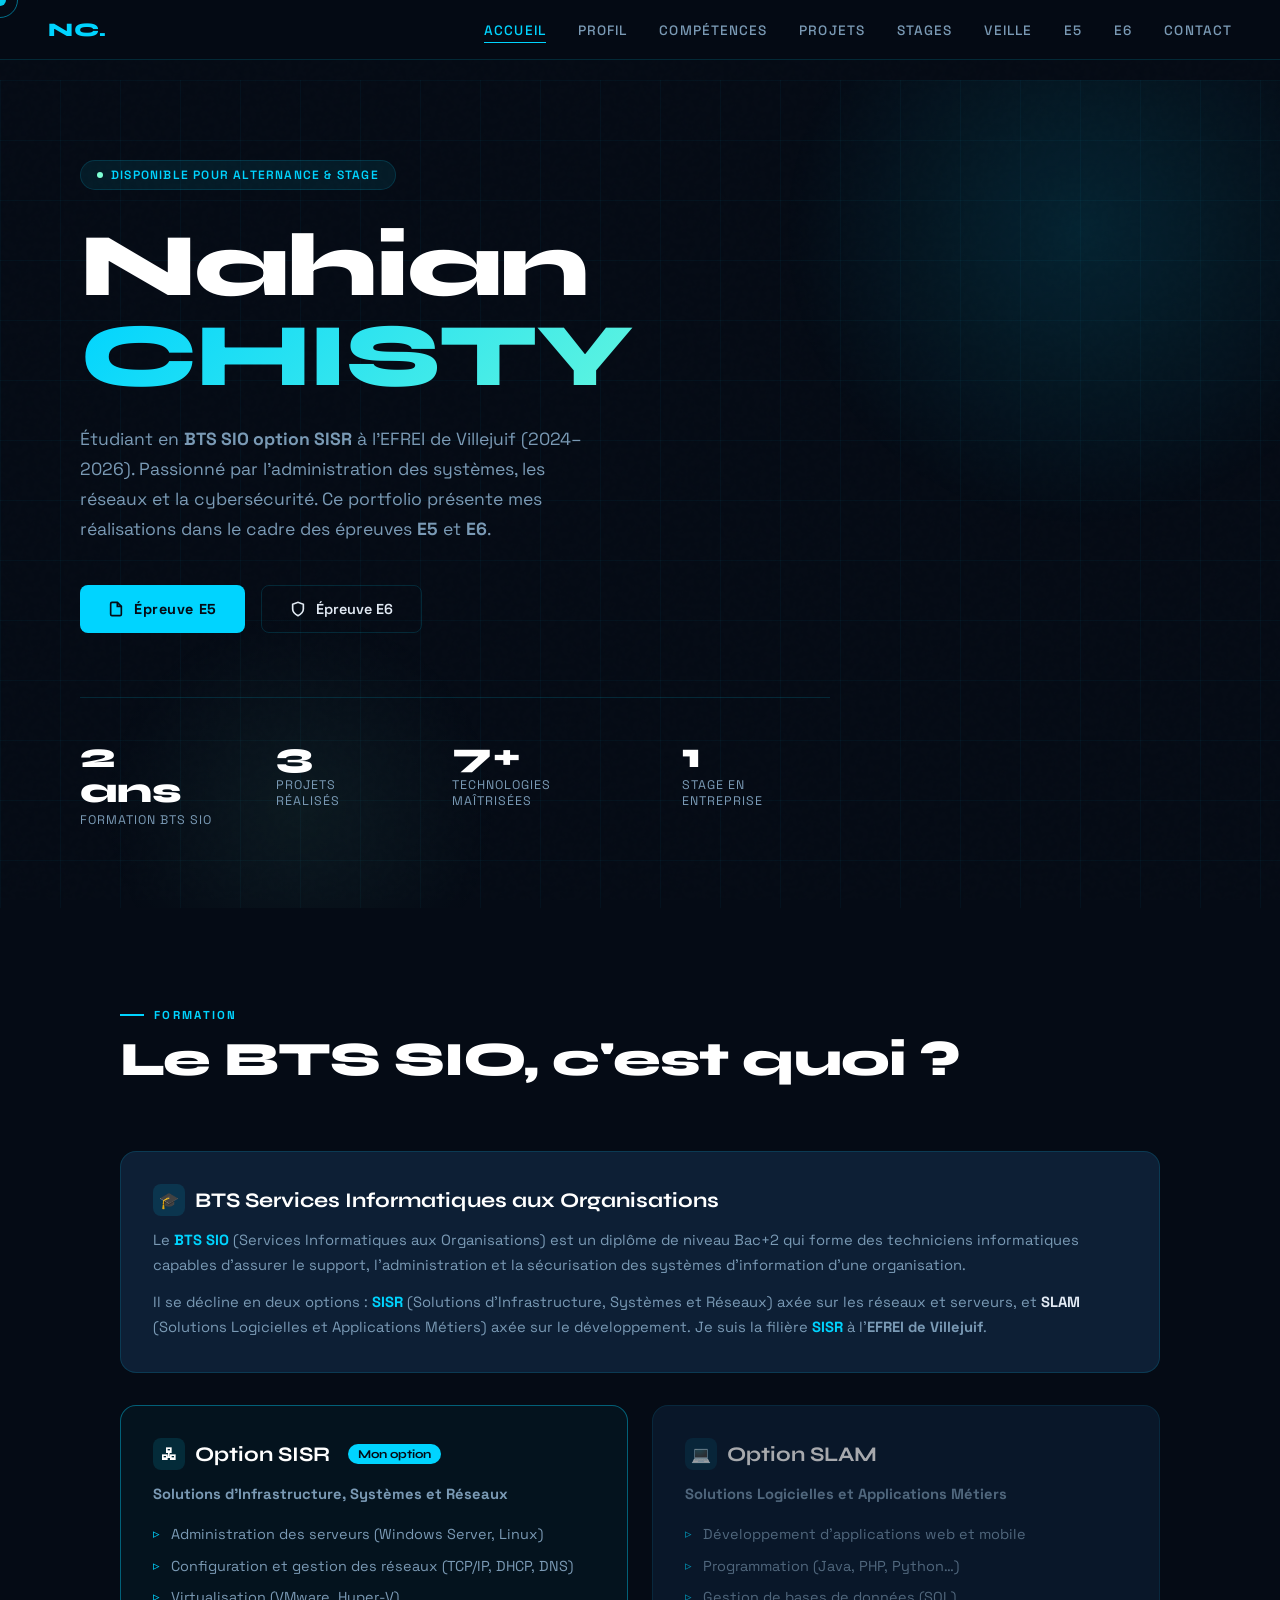
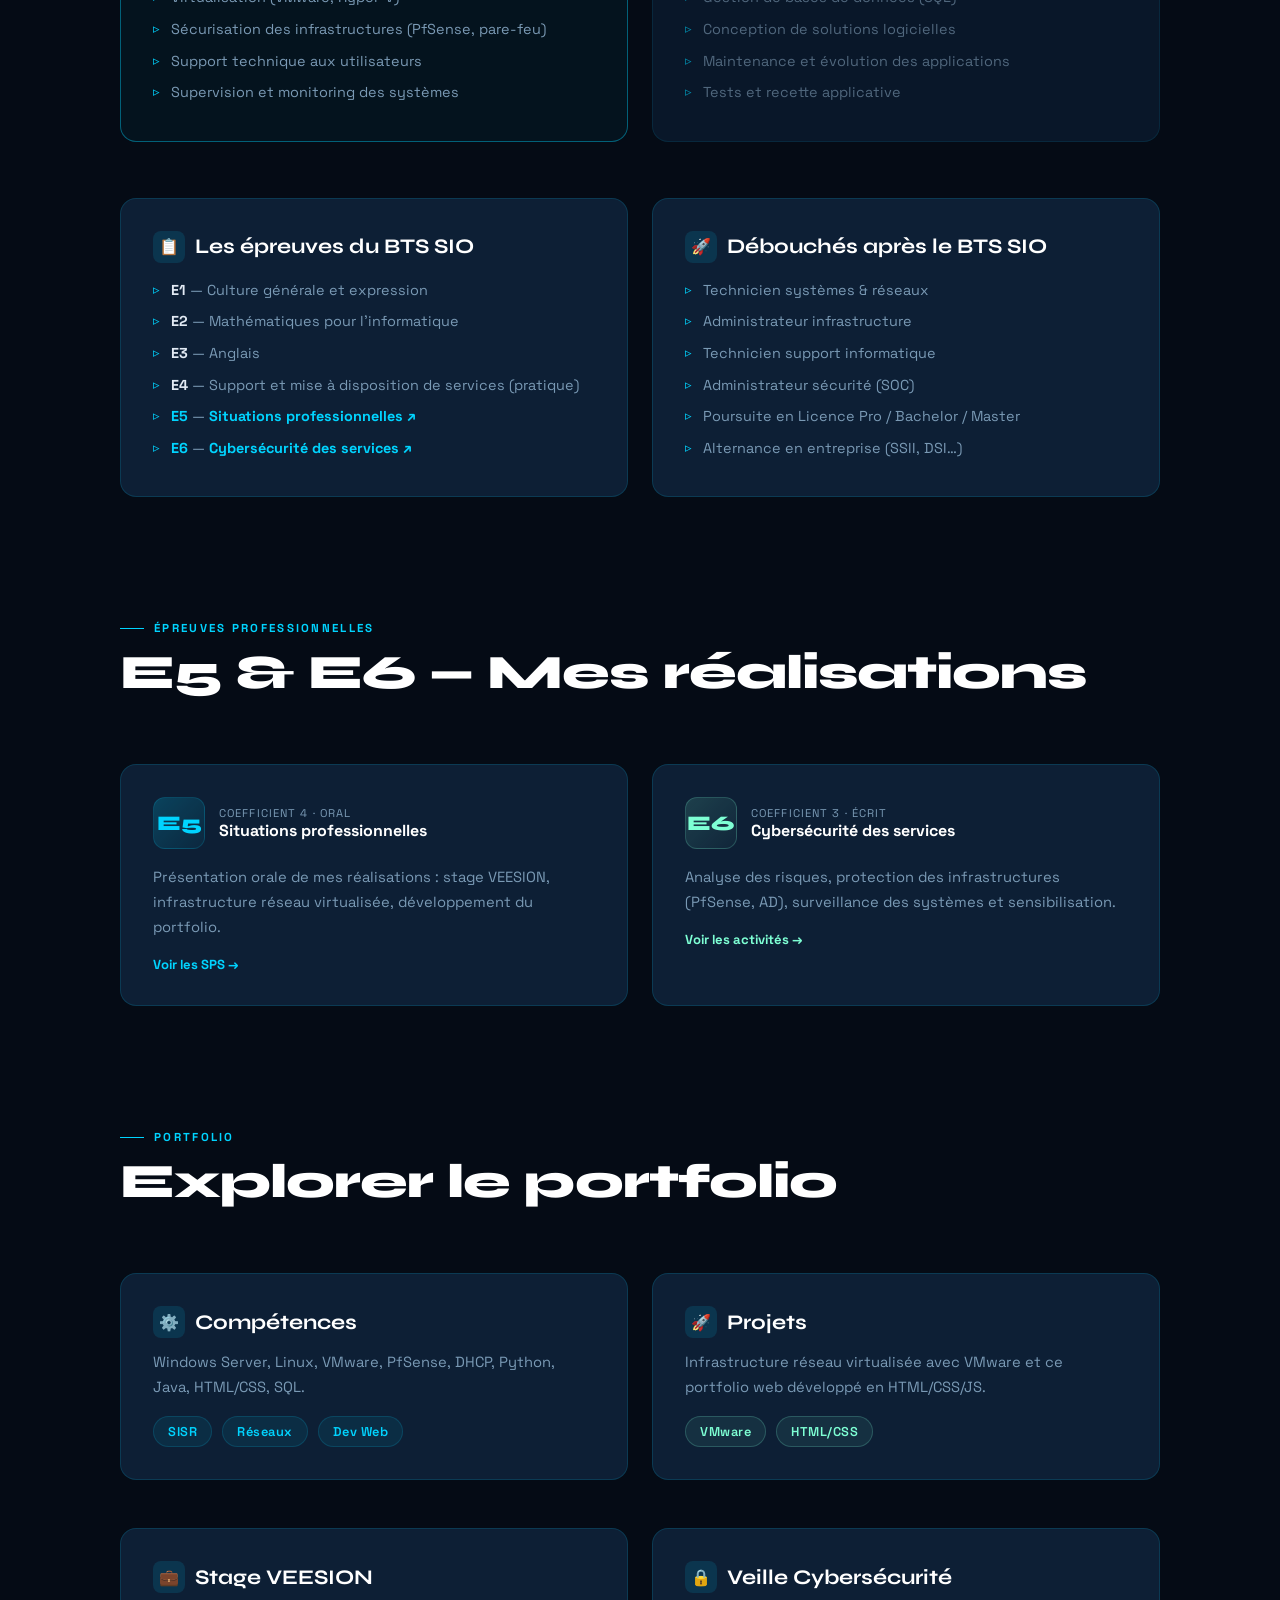
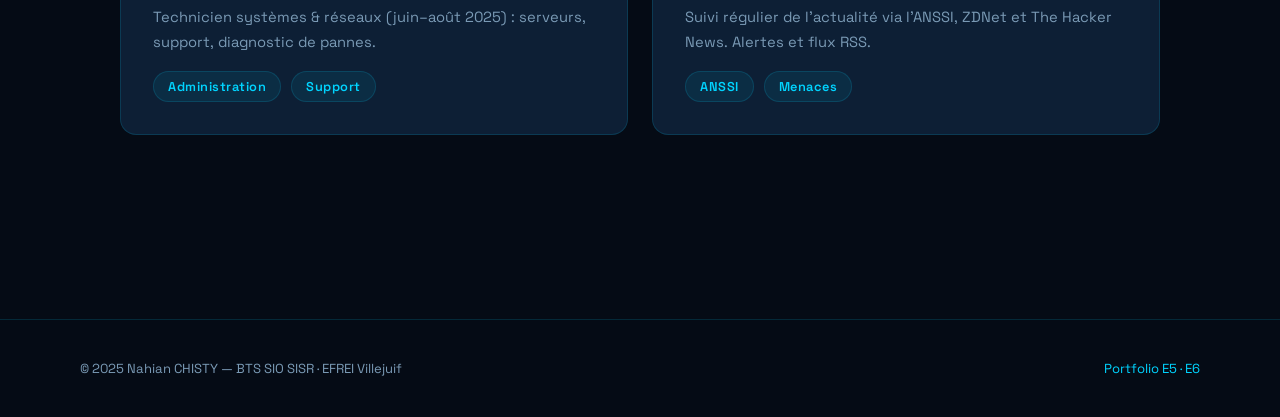
==== index.html @ b0e4c762 "V1" ====
<!DOCTYPE html>
<html lang="fr">
<head>
<meta charset="UTF-8">
<meta name="viewport" content="width=device-width, initial-scale=1.0">
<title>Nahian CHISTY — Portfolio BTS SIO SISR</title>
<link rel="stylesheet" href="style.css">
</head>
<body>

<div class="cursor"></div>
<div class="cursor-ring"></div>

<nav>
  <a href="index.html" class="nav-logo">NC.</a>
  <ul class="nav-links">
    <li><a href="index.html">Accueil</a></li>
    <li><a href="profil.html">Profil</a></li>
    <li><a href="competences.html">Compétences</a></li>
    <li><a href="projets.html">Projets</a></li>
    <li><a href="stages.html">Stages</a></li>
    <li><a href="veille.html">Veille</a></li>
    <li><a href="e5.html">E5</a></li>
    <li><a href="e6.html">E6</a></li>
    <li><a href="contact.html">Contact</a></li>
  </ul>
</nav>

<main class="page">

  <section class="hero">
    <div class="hero-grid-bg"></div>
    <div class="hero-glow"></div>
    <div class="hero-glow2"></div>
    <div class="hero-content">
      <div class="hero-badge"><span class="dot"></span>Disponible pour alternance &amp; stage</div>
      <h1 class="hero-title">Nahian<span>CHISTY</span></h1>
      <p class="hero-subtitle">Étudiant en <strong>BTS SIO option SISR</strong> à l'EFREI de Villejuif (2024–2026). Passionné par l'administration des systèmes, les réseaux et la cybersécurité. Ce portfolio présente mes réalisations dans le cadre des épreuves <strong>E5</strong> et <strong>E6</strong>.</p>
      <div class="hero-cta">
        <a href="e5.html" class="btn-primary">
          <svg width="16" height="16" viewBox="0 0 24 24" fill="none" stroke="currentColor" stroke-width="2.5"><path d="M14 2H6a2 2 0 0 0-2 2v16a2 2 0 0 0 2 2h12a2 2 0 0 0 2-2V8z"/><polyline points="14 2 14 8 20 8"/></svg>
          Épreuve E5
        </a>
        <a href="e6.html" class="btn-secondary">
          <svg width="16" height="16" viewBox="0 0 24 24" fill="none" stroke="currentColor" stroke-width="2.5"><path d="M12 22s8-4 8-10V5l-8-3-8 3v7c0 6 8 10 8 10z"/></svg>
          Épreuve E6
        </a>
      </div>
      <div class="hero-stats">
        <div class="stat-item"><span class="stat-number" data-target="2" data-suffix=" ans">0</span><span class="stat-label">Formation BTS SIO</span></div>
        <div class="stat-item"><span class="stat-number" data-target="3" data-suffix="">0</span><span class="stat-label">Projets réalisés</span></div>
        <div class="stat-item"><span class="stat-number" data-target="7" data-suffix="+">0</span><span class="stat-label">Technologies maîtrisées</span></div>
        <div class="stat-item"><span class="stat-number" data-target="1" data-suffix="">0</span><span class="stat-label">Stage en entreprise</span></div>
      </div>
    </div>
  </section>

  <section class="section">
    <div class="section-header">
      <div class="section-tag">Formation</div>
      <h2 class="section-title">Le BTS SIO, c'est quoi ?</h2>
    </div>

    <div class="card reveal" style="margin-bottom:32px;">
      <div class="card-accent"></div>
      <h2><span class="icon">🎓</span> BTS Services Informatiques aux Organisations</h2>
      <p>Le <strong style="color:var(--accent)">BTS SIO</strong> (Services Informatiques aux Organisations) est un diplôme de niveau Bac+2 qui forme des techniciens informatiques capables d'assurer le support, l'administration et la sécurisation des systèmes d'information d'une organisation.</p>
      <p style="margin-top:12px;">Il se décline en deux options : <strong style="color:var(--accent)">SISR</strong> (Solutions d'Infrastructure, Systèmes et Réseaux) axée sur les réseaux et serveurs, et <strong style="color:var(--text)">SLAM</strong> (Solutions Logicielles et Applications Métiers) axée sur le développement. Je suis la filière <strong style="color:var(--accent)">SISR</strong> à l'<strong>EFREI de Villejuif</strong>.</p>
    </div>

    <div class="card-grid" style="margin-bottom:32px;">
      <div class="card reveal" style="border-color:rgba(0,212,255,0.4);background:rgba(0,212,255,0.04);">
        <div class="card-accent"></div>
        <h2><span class="icon">🖧</span> Option SISR <span style="font-size:0.75rem;background:var(--accent);color:var(--bg);padding:3px 10px;border-radius:100px;margin-left:8px;font-weight:700;">Mon option</span></h2>
        <p><strong>Solutions d'Infrastructure, Systèmes et Réseaux</strong></p>
        <ul style="margin-top:12px;">
          <li>Administration des serveurs (Windows Server, Linux)</li>
          <li>Configuration et gestion des réseaux (TCP/IP, DHCP, DNS)</li>
          <li>Virtualisation (VMware, Hyper-V)</li>
          <li>Sécurisation des infrastructures (PfSense, pare-feu)</li>
          <li>Support technique aux utilisateurs</li>
          <li>Supervision et monitoring des systèmes</li>
        </ul>
      </div>
      <div class="card reveal" style="opacity:0.65;">
        <h2><span class="icon">💻</span> Option SLAM</h2>
        <p><strong>Solutions Logicielles et Applications Métiers</strong></p>
        <ul style="margin-top:12px;">
          <li>Développement d'applications web et mobile</li>
          <li>Programmation (Java, PHP, Python…)</li>
          <li>Gestion de bases de données (SQL)</li>
          <li>Conception de solutions logicielles</li>
          <li>Maintenance et évolution des applications</li>
          <li>Tests et recette applicative</li>
        </ul>
      </div>
    </div>

    <div class="card-grid">
      <div class="card reveal">
        <div class="card-accent"></div>
        <h2><span class="icon">📋</span> Les épreuves du BTS SIO</h2>
        <ul>
          <li><strong style="color:var(--text);">E1</strong> — Culture générale et expression</li>
          <li><strong style="color:var(--text);">E2</strong> — Mathématiques pour l'informatique</li>
          <li><strong style="color:var(--text);">E3</strong> — Anglais</li>
          <li><strong style="color:var(--text);">E4</strong> — Support et mise à disposition de services (pratique)</li>
          <li><strong style="color:var(--accent);">E5</strong> — <a href="e5.html" style="color:var(--accent);text-decoration:none;font-weight:700;">Situations professionnelles ↗</a></li>
          <li><strong style="color:var(--accent);">E6</strong> — <a href="e6.html" style="color:var(--accent);text-decoration:none;font-weight:700;">Cybersécurité des services ↗</a></li>
        </ul>
      </div>
      <div class="card reveal">
        <div class="card-accent"></div>
        <h2><span class="icon">🚀</span> Débouchés après le BTS SIO</h2>
        <ul>
          <li>Technicien systèmes &amp; réseaux</li>
          <li>Administrateur infrastructure</li>
          <li>Technicien support informatique</li>
          <li>Administrateur sécurité (SOC)</li>
          <li>Poursuite en Licence Pro / Bachelor / Master</li>
          <li>Alternance en entreprise (SSII, DSI…)</li>
        </ul>
      </div>
    </div>
  </section>

  <section class="section" style="padding-top:0;">
    <div class="section-header">
      <div class="section-tag">Épreuves professionnelles</div>
      <h2 class="section-title">E5 &amp; E6 — Mes réalisations</h2>
    </div>
    <div class="card-grid">
      <a href="e5.html" class="card" style="text-decoration:none;">
        <div class="card-accent"></div>
        <div style="display:flex;align-items:center;gap:14px;margin-bottom:16px;">
          <div style="width:52px;height:52px;border-radius:12px;background:linear-gradient(135deg,rgba(0,212,255,0.2),rgba(0,212,255,0.05));border:1px solid var(--border);display:flex;align-items:center;justify-content:center;font-family:'Syne',sans-serif;font-weight:800;font-size:1.3rem;color:var(--accent);">E5</div>
          <div><div style="font-size:0.7rem;color:var(--muted);text-transform:uppercase;letter-spacing:0.1em;">Coefficient 4 · Oral</div><div style="font-size:1rem;font-weight:700;color:#fff;">Situations professionnelles</div></div>
        </div>
        <p>Présentation orale de mes réalisations : stage VEESION, infrastructure réseau virtualisée, développement du portfolio.</p>
        <div style="margin-top:16px;color:var(--accent);font-size:0.82rem;font-weight:700;">Voir les SPS →</div>
      </a>
      <a href="e6.html" class="card" style="text-decoration:none;">
        <div class="card-accent"></div>
        <div style="display:flex;align-items:center;gap:14px;margin-bottom:16px;">
          <div style="width:52px;height:52px;border-radius:12px;background:linear-gradient(135deg,rgba(126,255,212,0.15),rgba(126,255,212,0.03));border:1px solid rgba(126,255,212,0.2);display:flex;align-items:center;justify-content:center;font-family:'Syne',sans-serif;font-weight:800;font-size:1.3rem;color:var(--accent3);">E6</div>
          <div><div style="font-size:0.7rem;color:var(--muted);text-transform:uppercase;letter-spacing:0.1em;">Coefficient 3 · Écrit</div><div style="font-size:1rem;font-weight:700;color:#fff;">Cybersécurité des services</div></div>
        </div>
        <p>Analyse des risques, protection des infrastructures (PfSense, AD), surveillance des systèmes et sensibilisation.</p>
        <div style="margin-top:16px;color:var(--accent3);font-size:0.82rem;font-weight:700;">Voir les activités →</div>
      </a>
    </div>
  </section>

  <section class="section" style="padding-top:0;">
    <div class="section-header">
      <div class="section-tag">Portfolio</div>
      <h2 class="section-title">Explorer le portfolio</h2>
    </div>
    <div class="card-grid">
      <a href="competences.html" class="card" style="text-decoration:none;">
        <div class="card-accent"></div>
        <h2><span class="icon">⚙️</span> Compétences</h2>
        <p>Windows Server, Linux, VMware, PfSense, DHCP, Python, Java, HTML/CSS, SQL.</p>
        <div class="skill-tags" style="margin-top:16px;"><span class="tag">SISR</span><span class="tag">Réseaux</span><span class="tag">Dev Web</span></div>
      </a>
      <a href="projets.html" class="card" style="text-decoration:none;">
        <div class="card-accent"></div>
        <h2><span class="icon">🚀</span> Projets</h2>
        <p>Infrastructure réseau virtualisée avec VMware et ce portfolio web développé en HTML/CSS/JS.</p>
        <div class="skill-tags" style="margin-top:16px;"><span class="tag green">VMware</span><span class="tag green">HTML/CSS</span></div>
      </a>
      <a href="stages.html" class="card" style="text-decoration:none;">
        <div class="card-accent"></div>
        <h2><span class="icon">💼</span> Stage VEESION</h2>
        <p>Technicien systèmes &amp; réseaux (juin–août 2025) : serveurs, support, diagnostic de pannes.</p>
        <div class="skill-tags" style="margin-top:16px;"><span class="tag">Administration</span><span class="tag">Support</span></div>
      </a>
      <a href="veille.html" class="card" style="text-decoration:none;">
        <div class="card-accent"></div>
        <h2><span class="icon">🔒</span> Veille Cybersécurité</h2>
        <p>Suivi régulier de l'actualité via l'ANSSI, ZDNet et The Hacker News. Alertes et flux RSS.</p>
        <div class="skill-tags" style="margin-top:16px;"><span class="tag">ANSSI</span><span class="tag">Menaces</span></div>
      </a>
    </div>
  </section>

</main>

<footer>
  <span>© 2025 Nahian CHISTY — BTS SIO SISR · EFREI Villejuif</span>
  <span style="color:var(--accent)">Portfolio E5 · E6</span>
</footer>

<script src="script.js"></script>
</body>
</html>
---- style.css ----
@import url('https://fonts.googleapis.com/css2?family=Space+Grotesk:wght@300;400;500;600;700&family=Syne:wght@400;600;700;800&display=swap');

:root {
  --bg: #050b15;
  --bg2: #0a1628;
  --card: #0d1f35;
  --card2: #0f2541;
  --accent: #00d4ff;
  --accent2: #0099cc;
  --accent3: #7effd4;
  --text: #e2eaf4;
  --muted: #7a9ab5;
  --border: rgba(0,212,255,0.15);
  --glow: rgba(0,212,255,0.08);
}

*, *::before, *::after { box-sizing: border-box; margin: 0; padding: 0; }

html { scroll-behavior: smooth; }

body {
  font-family: 'Space Grotesk', sans-serif;
  background: var(--bg);
  color: var(--text);
  overflow-x: hidden;
  cursor: none;
}

/* Custom Cursor */
.cursor {
  position: fixed;
  width: 12px; height: 12px;
  background: var(--accent);
  border-radius: 50%;
  pointer-events: none;
  z-index: 9999;
  transform: translate(-50%,-50%);
  transition: transform 0.1s, width 0.2s, height 0.2s, opacity 0.2s;
  mix-blend-mode: difference;
}
.cursor-ring {
  position: fixed;
  width: 36px; height: 36px;
  border: 1.5px solid var(--accent);
  border-radius: 50%;
  pointer-events: none;
  z-index: 9998;
  transform: translate(-50%,-50%);
  transition: transform 0.15s ease, width 0.3s, height 0.3s;
  opacity: 0.5;
}
.cursor-ring.expand { width: 60px; height: 60px; opacity: 0.2; }

/* Noise overlay */
body::before {
  content: '';
  position: fixed;
  inset: 0;
  background-image: url("data:image/svg+xml,%3Csvg viewBox='0 0 200 200' xmlns='http://www.w3.org/2000/svg'%3E%3Cfilter id='n'%3E%3CfeTurbulence type='fractalNoise' baseFrequency='0.75' numOctaves='4' stitchTiles='stitch'/%3E%3C/filter%3E%3Crect width='100%25' height='100%25' filter='url(%23n)' opacity='0.03'/%3E%3C/svg%3E");
  pointer-events: none;
  z-index: 0;
  opacity: 0.4;
}

/* ─── NAV ─── */
nav {
  position: fixed;
  top: 0; left: 0; right: 0;
  z-index: 100;
  display: flex;
  align-items: center;
  justify-content: space-between;
  padding: 18px 48px;
  background: rgba(5,11,21,0.85);
  backdrop-filter: blur(20px);
  border-bottom: 1px solid var(--border);
}

.nav-logo {
  font-family: 'Syne', sans-serif;
  font-weight: 800;
  font-size: 1.2rem;
  color: var(--accent);
  letter-spacing: 0.05em;
  text-decoration: none;
}

.nav-links {
  display: flex;
  gap: 32px;
  list-style: none;
}

.nav-links a {
  color: var(--muted);
  text-decoration: none;
  font-size: 0.85rem;
  font-weight: 500;
  letter-spacing: 0.08em;
  text-transform: uppercase;
  position: relative;
  transition: color 0.3s;
}

.nav-links a::after {
  content: '';
  position: absolute;
  bottom: -4px; left: 0;
  width: 0; height: 1.5px;
  background: var(--accent);
  transition: width 0.3s ease;
}

.nav-links a:hover { color: var(--accent); }
.nav-links a:hover::after { width: 100%; }
.nav-links a.active { color: var(--accent); }
.nav-links a.active::after { width: 100%; }

/* ─── PAGE WRAPPER ─── */
.page {
  min-height: 100vh;
  padding-top: 80px;
}

/* ─── HERO (index) ─── */
.hero {
  position: relative;
  min-height: calc(100vh - 80px);
  display: flex;
  align-items: center;
  padding: 80px 80px;
  overflow: hidden;
}

.hero-grid-bg {
  position: absolute;
  inset: 0;
  background-image:
    linear-gradient(rgba(0,212,255,0.04) 1px, transparent 1px),
    linear-gradient(90deg, rgba(0,212,255,0.04) 1px, transparent 1px);
  background-size: 60px 60px;
  z-index: 0;
}

.hero-glow {
  position: absolute;
  width: 600px; height: 600px;
  border-radius: 50%;
  background: radial-gradient(circle, rgba(0,212,255,0.12) 0%, transparent 70%);
  top: -150px; right: -100px;
  pointer-events: none;
  animation: pulse-glow 4s ease-in-out infinite alternate;
}
.hero-glow2 {
  position: absolute;
  width: 400px; height: 400px;
  border-radius: 50%;
  background: radial-gradient(circle, rgba(126,255,212,0.06) 0%, transparent 70%);
  bottom: -100px; left: 100px;
  pointer-events: none;
  animation: pulse-glow 6s ease-in-out infinite alternate-reverse;
}

@keyframes pulse-glow {
  from { transform: scale(1); opacity: 1; }
  to { transform: scale(1.2); opacity: 0.6; }
}

.hero-content {
  position: relative;
  z-index: 1;
  max-width: 750px;
}

.hero-badge {
  display: inline-flex;
  align-items: center;
  gap: 8px;
  background: rgba(0,212,255,0.08);
  border: 1px solid var(--border);
  border-radius: 100px;
  padding: 6px 16px;
  font-size: 0.75rem;
  font-weight: 600;
  letter-spacing: 0.1em;
  text-transform: uppercase;
  color: var(--accent);
  margin-bottom: 32px;
  animation: fade-up 0.8s ease both;
}

.hero-badge .dot {
  width: 6px; height: 6px;
  border-radius: 50%;
  background: var(--accent3);
  animation: blink 1.5s ease infinite;
}

@keyframes blink {
  0%, 100% { opacity: 1; }
  50% { opacity: 0.2; }
}

.hero-title {
  font-family: 'Syne', sans-serif;
  font-size: clamp(3rem, 7vw, 6rem);
  font-weight: 800;
  line-height: 1;
  letter-spacing: -0.02em;
  color: #fff;
  animation: fade-up 0.8s 0.1s ease both;
}

.hero-title span {
  display: block;
  background: linear-gradient(135deg, var(--accent), var(--accent3));
  -webkit-background-clip: text;
  -webkit-text-fill-color: transparent;
  background-clip: text;
}

.hero-subtitle {
  font-size: 1.1rem;
  color: var(--muted);
  margin-top: 24px;
  max-width: 520px;
  line-height: 1.7;
  animation: fade-up 0.8s 0.2s ease both;
}

.hero-cta {
  display: flex;
  gap: 16px;
  margin-top: 40px;
  animation: fade-up 0.8s 0.3s ease both;
}

.btn-primary {
  display: inline-flex;
  align-items: center;
  gap: 10px;
  background: var(--accent);
  color: var(--bg);
  padding: 14px 28px;
  border-radius: 8px;
  font-weight: 700;
  font-size: 0.9rem;
  text-decoration: none;
  letter-spacing: 0.04em;
  transition: transform 0.2s, box-shadow 0.2s, background 0.2s;
  box-shadow: 0 0 0 rgba(0,212,255,0);
}
.btn-primary:hover {
  transform: translateY(-2px);
  box-shadow: 0 8px 30px rgba(0,212,255,0.35);
  background: #22e0ff;
}

.btn-secondary {
  display: inline-flex;
  align-items: center;
  gap: 10px;
  background: transparent;
  color: var(--text);
  padding: 14px 28px;
  border-radius: 8px;
  border: 1px solid var(--border);
  font-weight: 600;
  font-size: 0.9rem;
  text-decoration: none;
  transition: border-color 0.2s, color 0.2s, transform 0.2s;
}
.btn-secondary:hover {
  border-color: var(--accent);
  color: var(--accent);
  transform: translateY(-2px);
}

.hero-stats {
  display: flex;
  gap: 48px;
  margin-top: 64px;
  padding-top: 40px;
  border-top: 1px solid var(--border);
  animation: fade-up 0.8s 0.4s ease both;
}

.stat-item { display: flex; flex-direction: column; }
.stat-number {
  font-family: 'Syne', sans-serif;
  font-size: 2.2rem;
  font-weight: 800;
  color: #fff;
  line-height: 1;
}
.stat-label {
  font-size: 0.78rem;
  color: var(--muted);
  margin-top: 4px;
  text-transform: uppercase;
  letter-spacing: 0.08em;
}

/* ─── SECTION STYLES ─── */
.section {
  padding: 100px 80px;
  max-width: 1200px;
  margin: 0 auto;
}

.section-header {
  margin-bottom: 64px;
}

.section-tag {
  font-size: 0.72rem;
  font-weight: 700;
  letter-spacing: 0.2em;
  text-transform: uppercase;
  color: var(--accent);
  display: flex;
  align-items: center;
  gap: 10px;
  margin-bottom: 12px;
}
.section-tag::before {
  content: '';
  display: inline-block;
  width: 24px; height: 1.5px;
  background: var(--accent);
}

.section-title {
  font-family: 'Syne', sans-serif;
  font-size: clamp(2rem, 4vw, 3rem);
  font-weight: 800;
  color: #fff;
  letter-spacing: -0.02em;
  line-height: 1.1;
}

/* ─── CARDS ─── */
.card {
  background: var(--card);
  border: 1px solid var(--border);
  border-radius: 16px;
  padding: 32px;
  margin-bottom: 24px;
  position: relative;
  overflow: hidden;
  transition: border-color 0.3s, transform 0.3s, box-shadow 0.3s;
}

.card::before {
  content: '';
  position: absolute;
  inset: 0;
  background: var(--glow);
  opacity: 0;
  transition: opacity 0.3s;
}

.card:hover {
  border-color: rgba(0,212,255,0.35);
  transform: translateY(-3px);
  box-shadow: 0 20px 60px rgba(0,0,0,0.4);
}
.card:hover::before { opacity: 1; }

.card-accent {
  position: absolute;
  top: 0; left: 0; right: 0;
  height: 2px;
  background: linear-gradient(90deg, var(--accent), var(--accent3));
  opacity: 0;
  transition: opacity 0.3s;
}
.card:hover .card-accent { opacity: 1; }

.card h2 {
  font-family: 'Syne', sans-serif;
  font-size: 1.3rem;
  font-weight: 700;
  color: #fff;
  margin-bottom: 12px;
  display: flex;
  align-items: center;
  gap: 10px;
}

.card h2 .icon {
  width: 32px; height: 32px;
  border-radius: 8px;
  background: rgba(0,212,255,0.12);
  display: flex;
  align-items: center;
  justify-content: center;
  font-size: 1rem;
}

.card h3 {
  font-size: 1rem;
  font-weight: 600;
  color: var(--accent);
  margin-bottom: 6px;
  margin-top: 20px;
}
.card h3:first-child { margin-top: 0; }

.card p {
  color: var(--muted);
  line-height: 1.7;
  font-size: 0.92rem;
}

.card ul {
  list-style: none;
  margin-top: 12px;
}
.card ul li {
  color: var(--muted);
  font-size: 0.9rem;
  padding: 5px 0;
  padding-left: 18px;
  position: relative;
  line-height: 1.5;
}
.card ul li::before {
  content: '▹';
  position: absolute;
  left: 0;
  color: var(--accent);
  font-size: 0.8rem;
}

.card-date {
  font-size: 0.78rem;
  color: var(--accent);
  font-weight: 600;
  letter-spacing: 0.06em;
  margin-bottom: 8px;
  text-transform: uppercase;
}

.card-grid {
  display: grid;
  grid-template-columns: 1fr 1fr;
  gap: 24px;
}

/* ─── SKILLS BARS ─── */
.skill-item {
  margin-bottom: 20px;
}
.skill-header {
  display: flex;
  justify-content: space-between;
  align-items: center;
  margin-bottom: 8px;
}
.skill-name {
  font-size: 0.88rem;
  font-weight: 600;
  color: var(--text);
}
.skill-percent {
  font-size: 0.78rem;
  font-weight: 700;
  color: var(--accent);
}
.progress {
  background: rgba(255,255,255,0.05);
  border-radius: 100px;
  height: 6px;
  overflow: visible;
  position: relative;
}
.progress-bar {
  height: 6px;
  border-radius: 100px;
  background: linear-gradient(90deg, var(--accent2), var(--accent), var(--accent3));
  position: relative;
  width: 0;
  transition: width 1.5s cubic-bezier(0.4,0,0.2,1);
  box-shadow: 0 0 8px rgba(0,212,255,0.5);
}
.progress-bar::after {
  content: '';
  position: absolute;
  right: 0; top: 50%;
  transform: translateY(-50%);
  width: 10px; height: 10px;
  border-radius: 50%;
  background: #fff;
  box-shadow: 0 0 8px var(--accent);
}

/* ─── SKILL TAGS ─── */
.skill-tags {
  display: flex;
  flex-wrap: wrap;
  gap: 10px;
  margin-top: 16px;
}
.tag {
  background: rgba(0,212,255,0.08);
  border: 1px solid var(--border);
  color: var(--accent);
  padding: 6px 14px;
  border-radius: 100px;
  font-size: 0.8rem;
  font-weight: 600;
  letter-spacing: 0.04em;
  transition: background 0.2s, border-color 0.2s;
}
.tag:hover {
  background: rgba(0,212,255,0.18);
  border-color: var(--accent);
}

.tag.green {
  background: rgba(126,255,212,0.08);
  border-color: rgba(126,255,212,0.2);
  color: var(--accent3);
}

/* ─── TABLE ─── */
.table-wrapper {
  overflow-x: auto;
  border-radius: 12px;
  border: 1px solid var(--border);
}
table {
  width: 100%;
  border-collapse: collapse;
  font-size: 0.88rem;
}
th {
  background: rgba(0,212,255,0.06);
  color: var(--accent);
  font-weight: 700;
  font-size: 0.75rem;
  letter-spacing: 0.1em;
  text-transform: uppercase;
  padding: 14px 18px;
  text-align: left;
  border-bottom: 1px solid var(--border);
}
td {
  padding: 14px 18px;
  border-bottom: 1px solid rgba(255,255,255,0.04);
  color: var(--muted);
  line-height: 1.5;
}
tr:last-child td { border-bottom: none; }
tr:hover td { background: var(--glow); color: var(--text); }

/* ─── TIMELINE ─── */
.timeline { position: relative; padding-left: 28px; }
.timeline::before {
  content: '';
  position: absolute;
  left: 0; top: 8px; bottom: 0;
  width: 1.5px;
  background: linear-gradient(180deg, var(--accent), transparent);
}
.timeline-item {
  position: relative;
  margin-bottom: 36px;
}
.timeline-item::before {
  content: '';
  position: absolute;
  left: -33px; top: 5px;
  width: 10px; height: 10px;
  border-radius: 50%;
  background: var(--accent);
  box-shadow: 0 0 10px rgba(0,212,255,0.5);
  border: 2px solid var(--bg);
}

/* ─── CONTACT ─── */
.contact-grid {
  display: grid;
  grid-template-columns: 1fr 1fr;
  gap: 24px;
  margin-top: 0;
}
.contact-item {
  background: var(--card);
  border: 1px solid var(--border);
  border-radius: 14px;
  padding: 24px 28px;
  display: flex;
  align-items: center;
  gap: 18px;
  text-decoration: none;
  transition: border-color 0.3s, transform 0.3s;
}
.contact-item:hover {
  border-color: var(--accent);
  transform: translateY(-3px);
}
.contact-icon {
  width: 44px; height: 44px;
  border-radius: 10px;
  background: rgba(0,212,255,0.1);
  display: flex;
  align-items: center;
  justify-content: center;
  font-size: 1.2rem;
  flex-shrink: 0;
}
.contact-info { display: flex; flex-direction: column; }
.contact-label { font-size: 0.72rem; color: var(--muted); text-transform: uppercase; letter-spacing: 0.1em; font-weight: 600; }
.contact-value { font-size: 0.92rem; color: var(--text); font-weight: 600; margin-top: 2px; }

/* ─── VEILLE CARD ─── */
.veille-grid { display: grid; grid-template-columns: 1fr 1fr 1fr; gap: 20px; }
.veille-source {
  background: var(--card);
  border: 1px solid var(--border);
  border-radius: 14px;
  padding: 22px;
  text-decoration: none;
  transition: border-color 0.3s, transform 0.3s;
  display: flex;
  flex-direction: column;
  gap: 8px;
}
.veille-source:hover { border-color: var(--accent); transform: translateY(-3px); }
.veille-source-label { font-size: 0.7rem; color: var(--muted); text-transform: uppercase; letter-spacing: 0.1em; }
.veille-source-name { font-size: 1rem; font-weight: 700; color: #fff; }
.veille-source-desc { font-size: 0.82rem; color: var(--muted); line-height: 1.5; }

/* ─── PROFIL LAYOUT ─── */
.profil-layout {
  display: grid;
  grid-template-columns: 280px 1fr;
  gap: 32px;
  align-items: start;
}

.avatar-card {
  background: var(--card);
  border: 1px solid var(--border);
  border-radius: 20px;
  padding: 36px 28px;
  text-align: center;
  position: sticky;
  top: 100px;
}

.avatar {
  width: 100px; height: 100px;
  border-radius: 50%;
  background: linear-gradient(135deg, var(--accent), var(--accent3));
  display: flex;
  align-items: center;
  justify-content: center;
  font-family: 'Syne', sans-serif;
  font-size: 2rem;
  font-weight: 800;
  color: var(--bg);
  margin: 0 auto 20px;
  box-shadow: 0 0 30px rgba(0,212,255,0.3);
}

.avatar-name {
  font-family: 'Syne', sans-serif;
  font-size: 1.2rem;
  font-weight: 800;
  color: #fff;
}
.avatar-role {
  font-size: 0.82rem;
  color: var(--accent);
  margin-top: 4px;
  font-weight: 600;
}

.avatar-divider {
  width: 40px; height: 2px;
  background: var(--accent);
  margin: 20px auto;
  border-radius: 100px;
}

.avatar-detail {
  font-size: 0.82rem;
  color: var(--muted);
  margin-bottom: 6px;
}

.quality-list { display: flex; flex-direction: column; gap: 8px; margin-top: 16px; }
.quality-item {
  background: rgba(0,212,255,0.06);
  border: 1px solid var(--border);
  border-radius: 8px;
  padding: 8px 14px;
  font-size: 0.82rem;
  font-weight: 600;
  color: var(--text);
  display: flex;
  align-items: center;
  gap: 8px;
}
.quality-item::before { content: '✦'; color: var(--accent); font-size: 0.6rem; }

/* ─── PAGE HEADER ─── */
.page-header {
  padding: 80px 80px 40px;
  border-bottom: 1px solid var(--border);
  margin-bottom: 64px;
  position: relative;
  overflow: hidden;
}
.page-header::after {
  content: '';
  position: absolute;
  bottom: 0; left: 80px;
  width: 60px; height: 2px;
  background: var(--accent);
}
.page-header h1 {
  font-family: 'Syne', sans-serif;
  font-size: clamp(2.2rem, 5vw, 4rem);
  font-weight: 800;
  color: #fff;
  letter-spacing: -0.02em;
}
.page-header p {
  color: var(--muted);
  font-size: 1rem;
  margin-top: 12px;
  max-width: 500px;
}

/* ─── FOOTER ─── */
footer {
  border-top: 1px solid var(--border);
  padding: 40px 80px;
  display: flex;
  justify-content: space-between;
  align-items: center;
  color: var(--muted);
  font-size: 0.82rem;
  margin-top: 60px;
}

/* ─── ANIMATIONS ─── */
@keyframes fade-up {
  from { opacity: 0; transform: translateY(30px); }
  to { opacity: 1; transform: translateY(0); }
}

.reveal {
  opacity: 0;
  transform: translateY(30px);
  transition: opacity 0.7s ease, transform 0.7s ease;
}
.reveal.visible {
  opacity: 1;
  transform: translateY(0);
}

/* ─── RESPONSIVE ─── */
@media (max-width: 900px) {
  nav { padding: 16px 24px; }
  .nav-links { gap: 18px; }
  .hero { padding: 60px 24px; }
  .section { padding: 60px 24px; }
  .page-header { padding: 60px 24px 40px; }
  .card-grid { grid-template-columns: 1fr; }
  .profil-layout { grid-template-columns: 1fr; }
  .avatar-card { position: static; }
  .contact-grid { grid-template-columns: 1fr; }
  .veille-grid { grid-template-columns: 1fr; }
  .hero-stats { gap: 28px; }
  footer { flex-direction: column; gap: 12px; text-align: center; padding: 30px 24px; }
  .nav-links { display: none; }
}
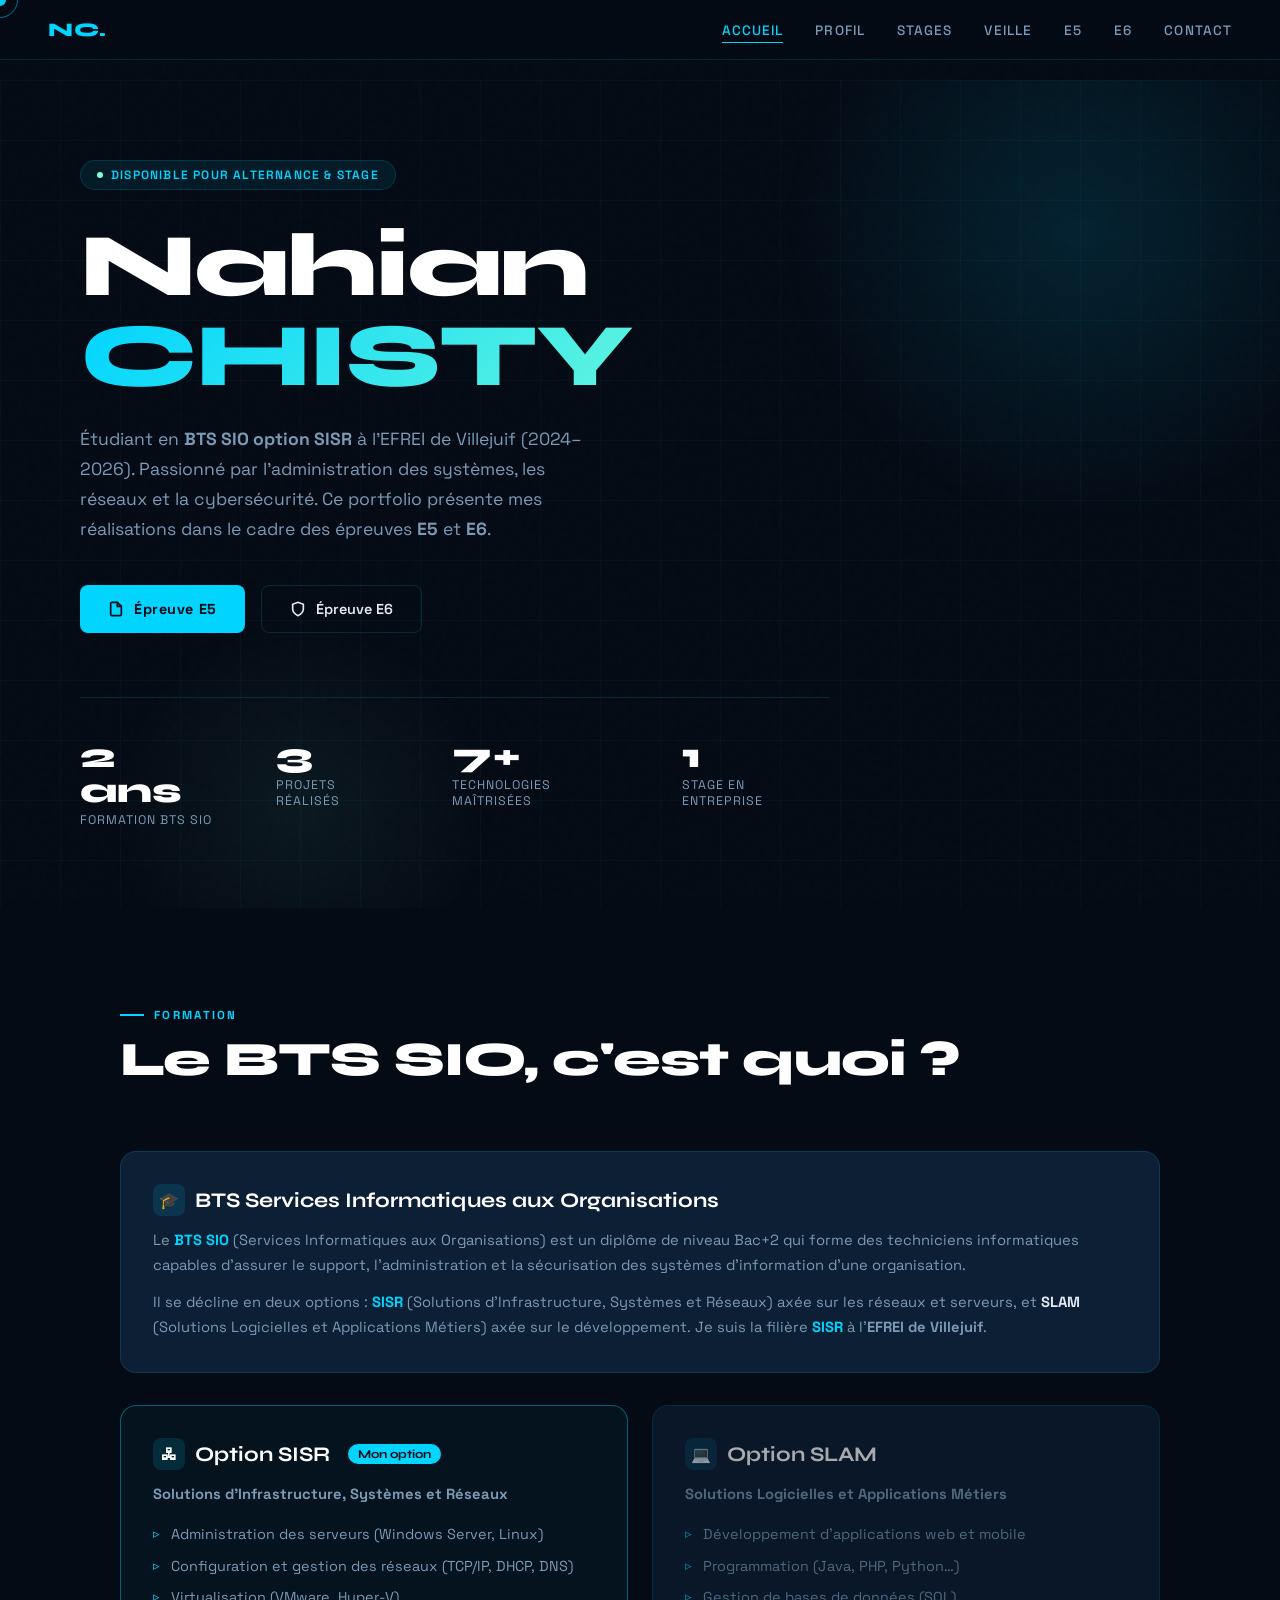
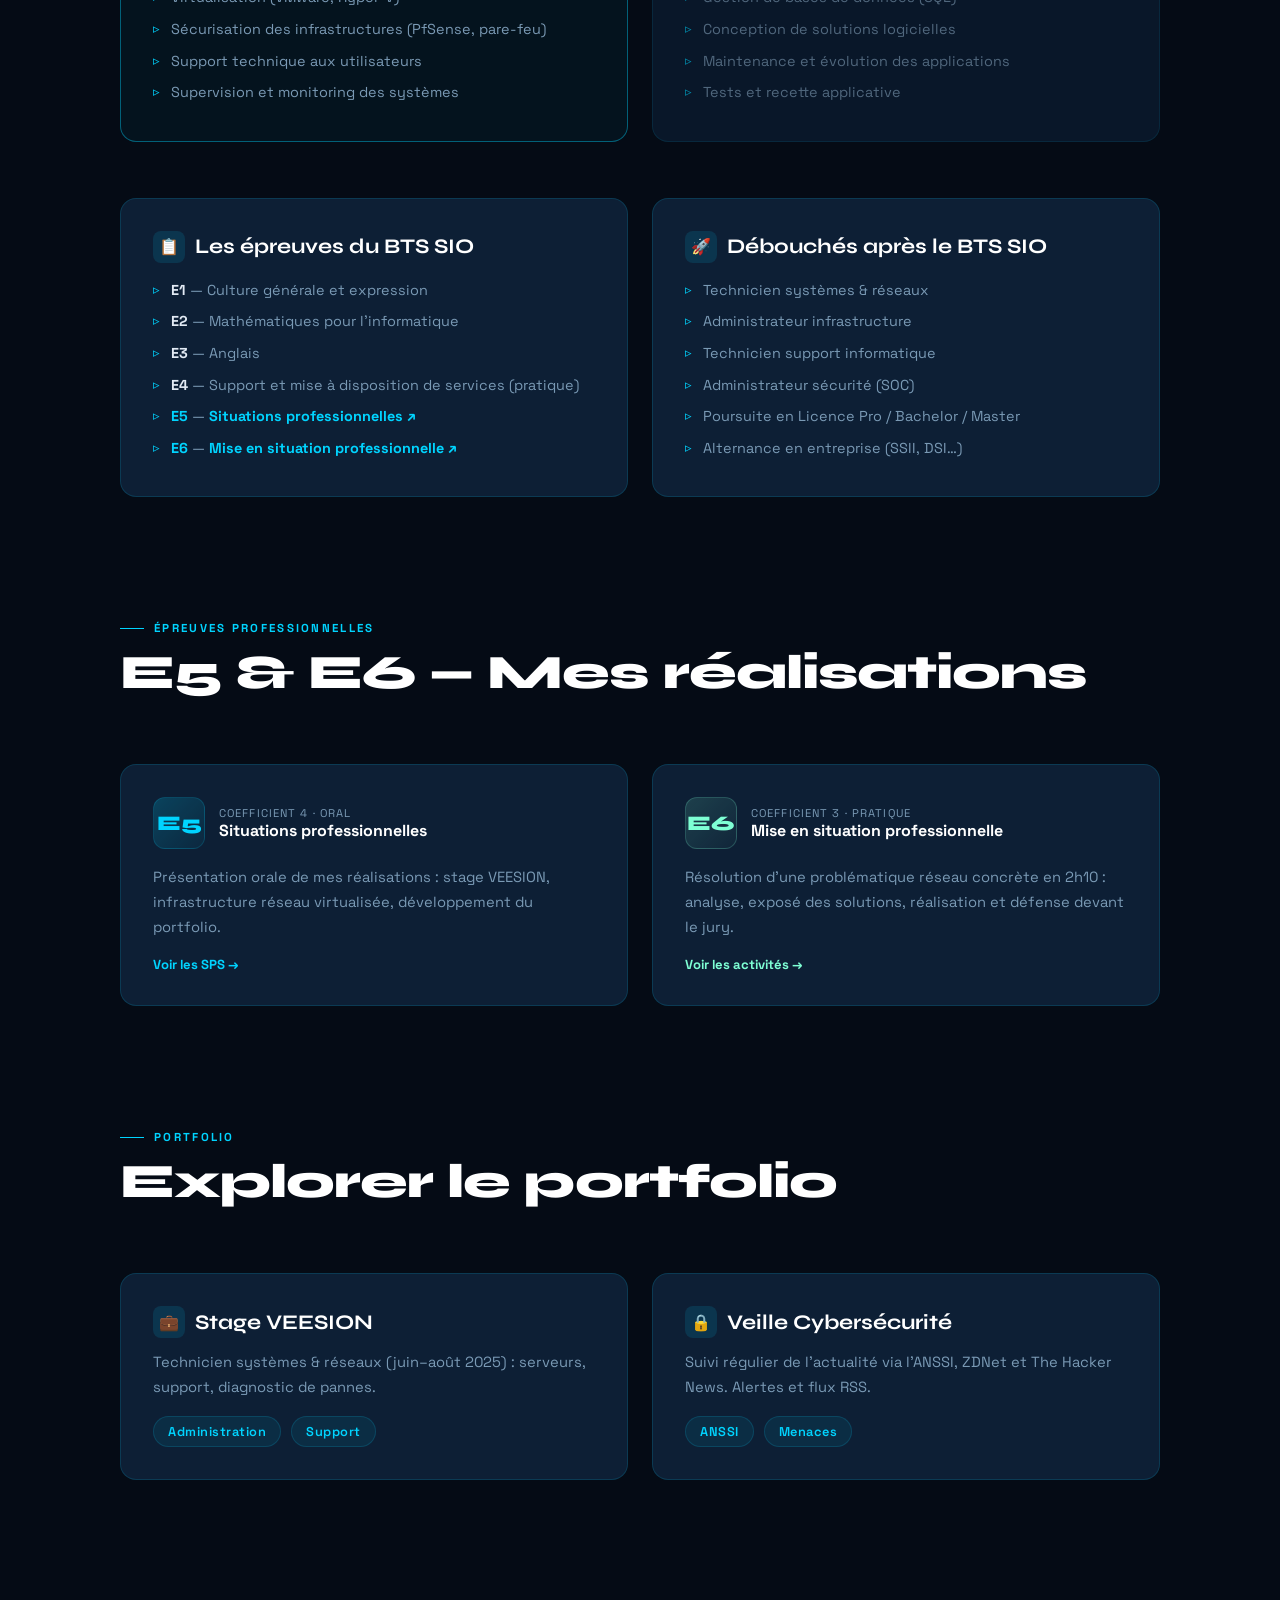
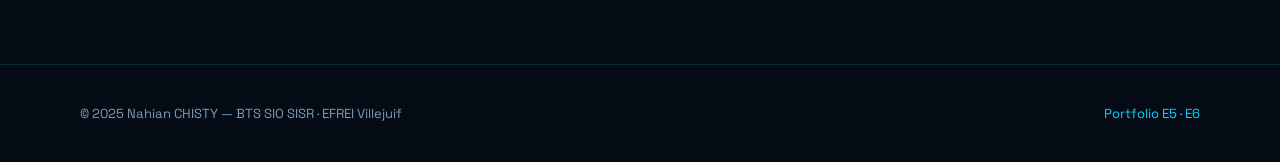
==== commit cbb68cf6: "index.html" ====
--- a/index.html
+++ b/index.html
@@ -13,11 +13,9 @@
 
 <nav>
   <a href="index.html" class="nav-logo">NC.</a>
-  <ul class="nav-links">
+    <ul class="nav-links">
     <li><a href="index.html">Accueil</a></li>
     <li><a href="profil.html">Profil</a></li>
-    <li><a href="competences.html">Compétences</a></li>
-    <li><a href="projets.html">Projets</a></li>
     <li><a href="stages.html">Stages</a></li>
     <li><a href="veille.html">Veille</a></li>
     <li><a href="e5.html">E5</a></li>
@@ -106,7 +104,7 @@
           <li><strong style="color:var(--text);">E3</strong> — Anglais</li>
           <li><strong style="color:var(--text);">E4</strong> — Support et mise à disposition de services (pratique)</li>
           <li><strong style="color:var(--accent);">E5</strong> — <a href="e5.html" style="color:var(--accent);text-decoration:none;font-weight:700;">Situations professionnelles ↗</a></li>
-          <li><strong style="color:var(--accent);">E6</strong> — <a href="e6.html" style="color:var(--accent);text-decoration:none;font-weight:700;">Cybersécurité des services ↗</a></li>
+          <li><strong style="color:var(--accent);">E6</strong> — <a href="e6.html" style="color:var(--accent);text-decoration:none;font-weight:700;">Mise en situation professionnelle ↗</a></li>
         </ul>
       </div>
       <div class="card reveal">
@@ -143,9 +141,9 @@
         <div class="card-accent"></div>
         <div style="display:flex;align-items:center;gap:14px;margin-bottom:16px;">
           <div style="width:52px;height:52px;border-radius:12px;background:linear-gradient(135deg,rgba(126,255,212,0.15),rgba(126,255,212,0.03));border:1px solid rgba(126,255,212,0.2);display:flex;align-items:center;justify-content:center;font-family:'Syne',sans-serif;font-weight:800;font-size:1.3rem;color:var(--accent3);">E6</div>
-          <div><div style="font-size:0.7rem;color:var(--muted);text-transform:uppercase;letter-spacing:0.1em;">Coefficient 3 · Écrit</div><div style="font-size:1rem;font-weight:700;color:#fff;">Cybersécurité des services</div></div>
+          <div><div style="font-size:0.7rem;color:var(--muted);text-transform:uppercase;letter-spacing:0.1em;">Coefficient 3 · Pratique</div><div style="font-size:1rem;font-weight:700;color:#fff;">Mise en situation professionnelle</div></div>
         </div>
-        <p>Analyse des risques, protection des infrastructures (PfSense, AD), surveillance des systèmes et sensibilisation.</p>
+        <p>Résolution d'une problématique réseau concrète en 2h10 : analyse, exposé des solutions, réalisation et défense devant le jury.</p>
         <div style="margin-top:16px;color:var(--accent3);font-size:0.82rem;font-weight:700;">Voir les activités →</div>
       </a>
     </div>
@@ -157,18 +155,7 @@
       <h2 class="section-title">Explorer le portfolio</h2>
     </div>
     <div class="card-grid">
-      <a href="competences.html" class="card" style="text-decoration:none;">
-        <div class="card-accent"></div>
-        <h2><span class="icon">⚙️</span> Compétences</h2>
-        <p>Windows Server, Linux, VMware, PfSense, DHCP, Python, Java, HTML/CSS, SQL.</p>
-        <div class="skill-tags" style="margin-top:16px;"><span class="tag">SISR</span><span class="tag">Réseaux</span><span class="tag">Dev Web</span></div>
-      </a>
-      <a href="projets.html" class="card" style="text-decoration:none;">
-        <div class="card-accent"></div>
-        <h2><span class="icon">🚀</span> Projets</h2>
-        <p>Infrastructure réseau virtualisée avec VMware et ce portfolio web développé en HTML/CSS/JS.</p>
-        <div class="skill-tags" style="margin-top:16px;"><span class="tag green">VMware</span><span class="tag green">HTML/CSS</span></div>
-      </a>
+
       <a href="stages.html" class="card" style="text-decoration:none;">
         <div class="card-accent"></div>
         <h2><span class="icon">💼</span> Stage VEESION</h2>
@@ -193,4 +180,4 @@
 
 <script src="script.js"></script>
 </body>
-</html>+</html>
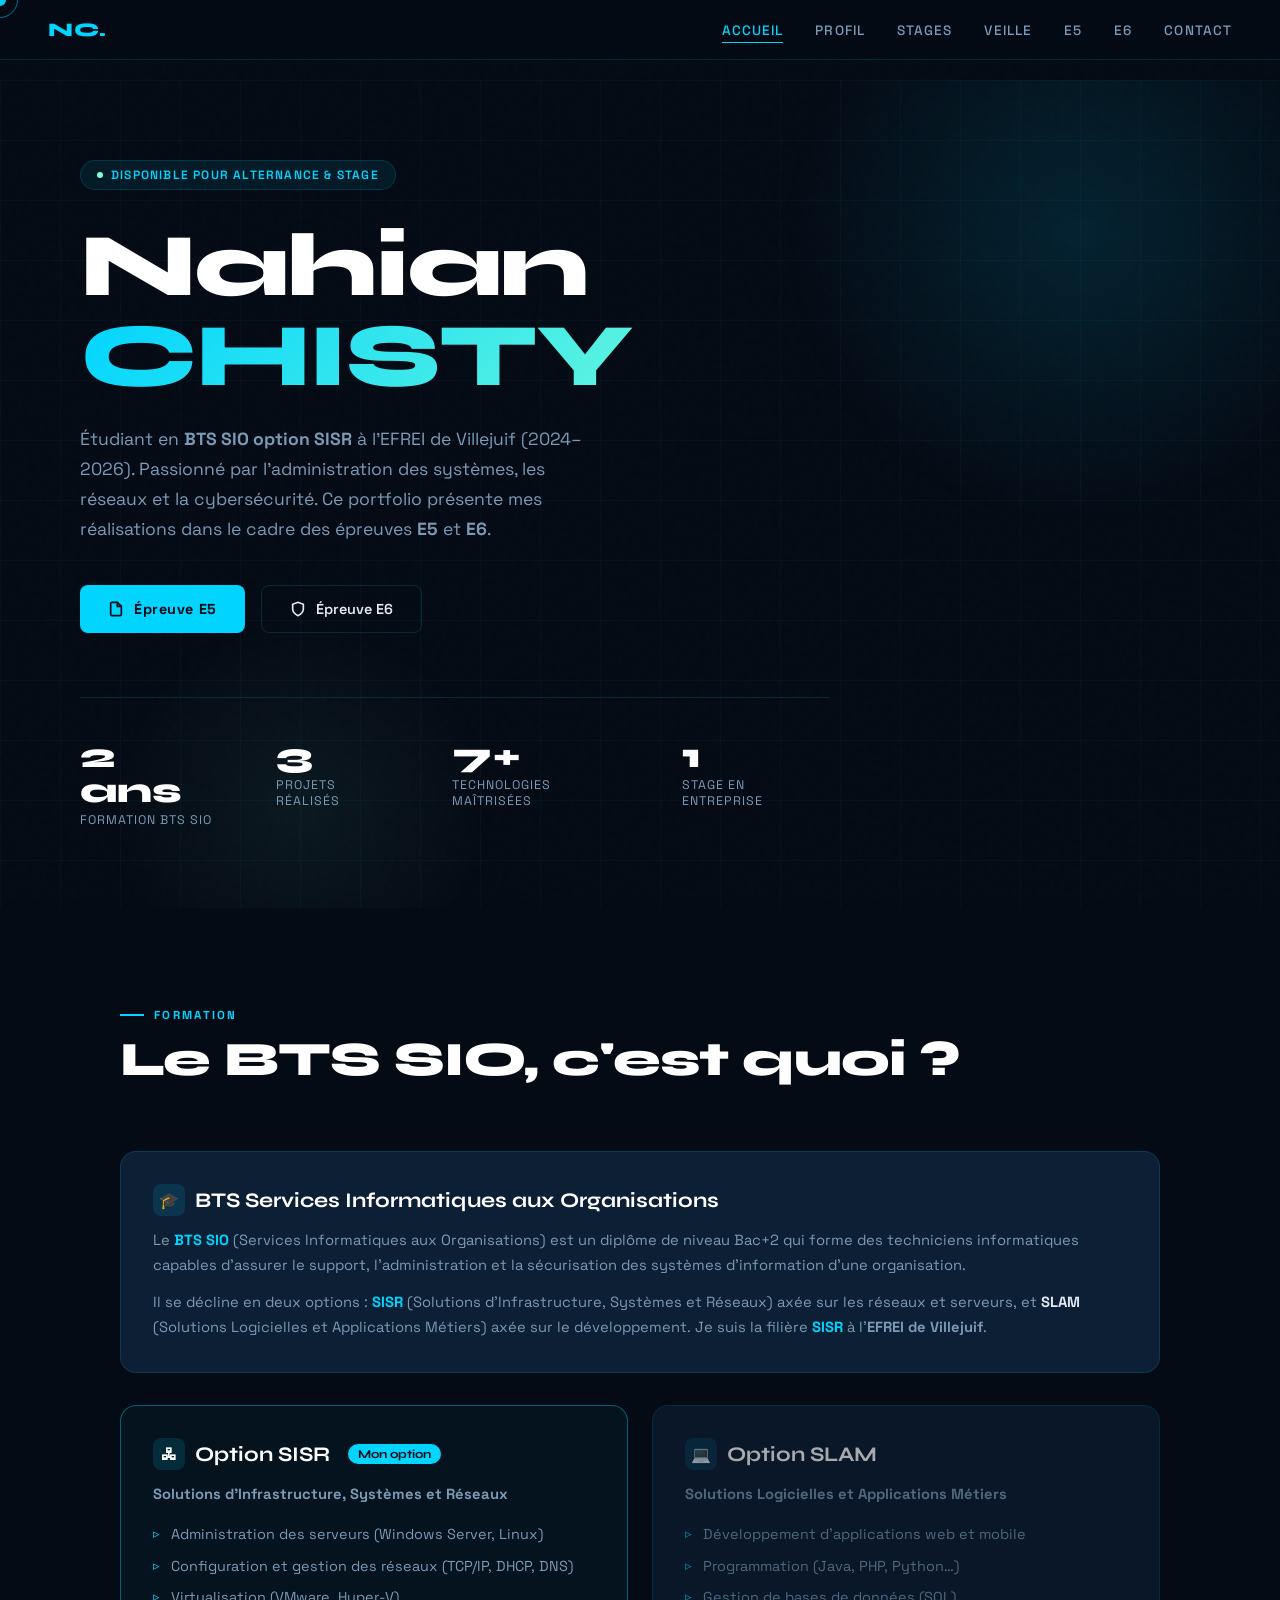
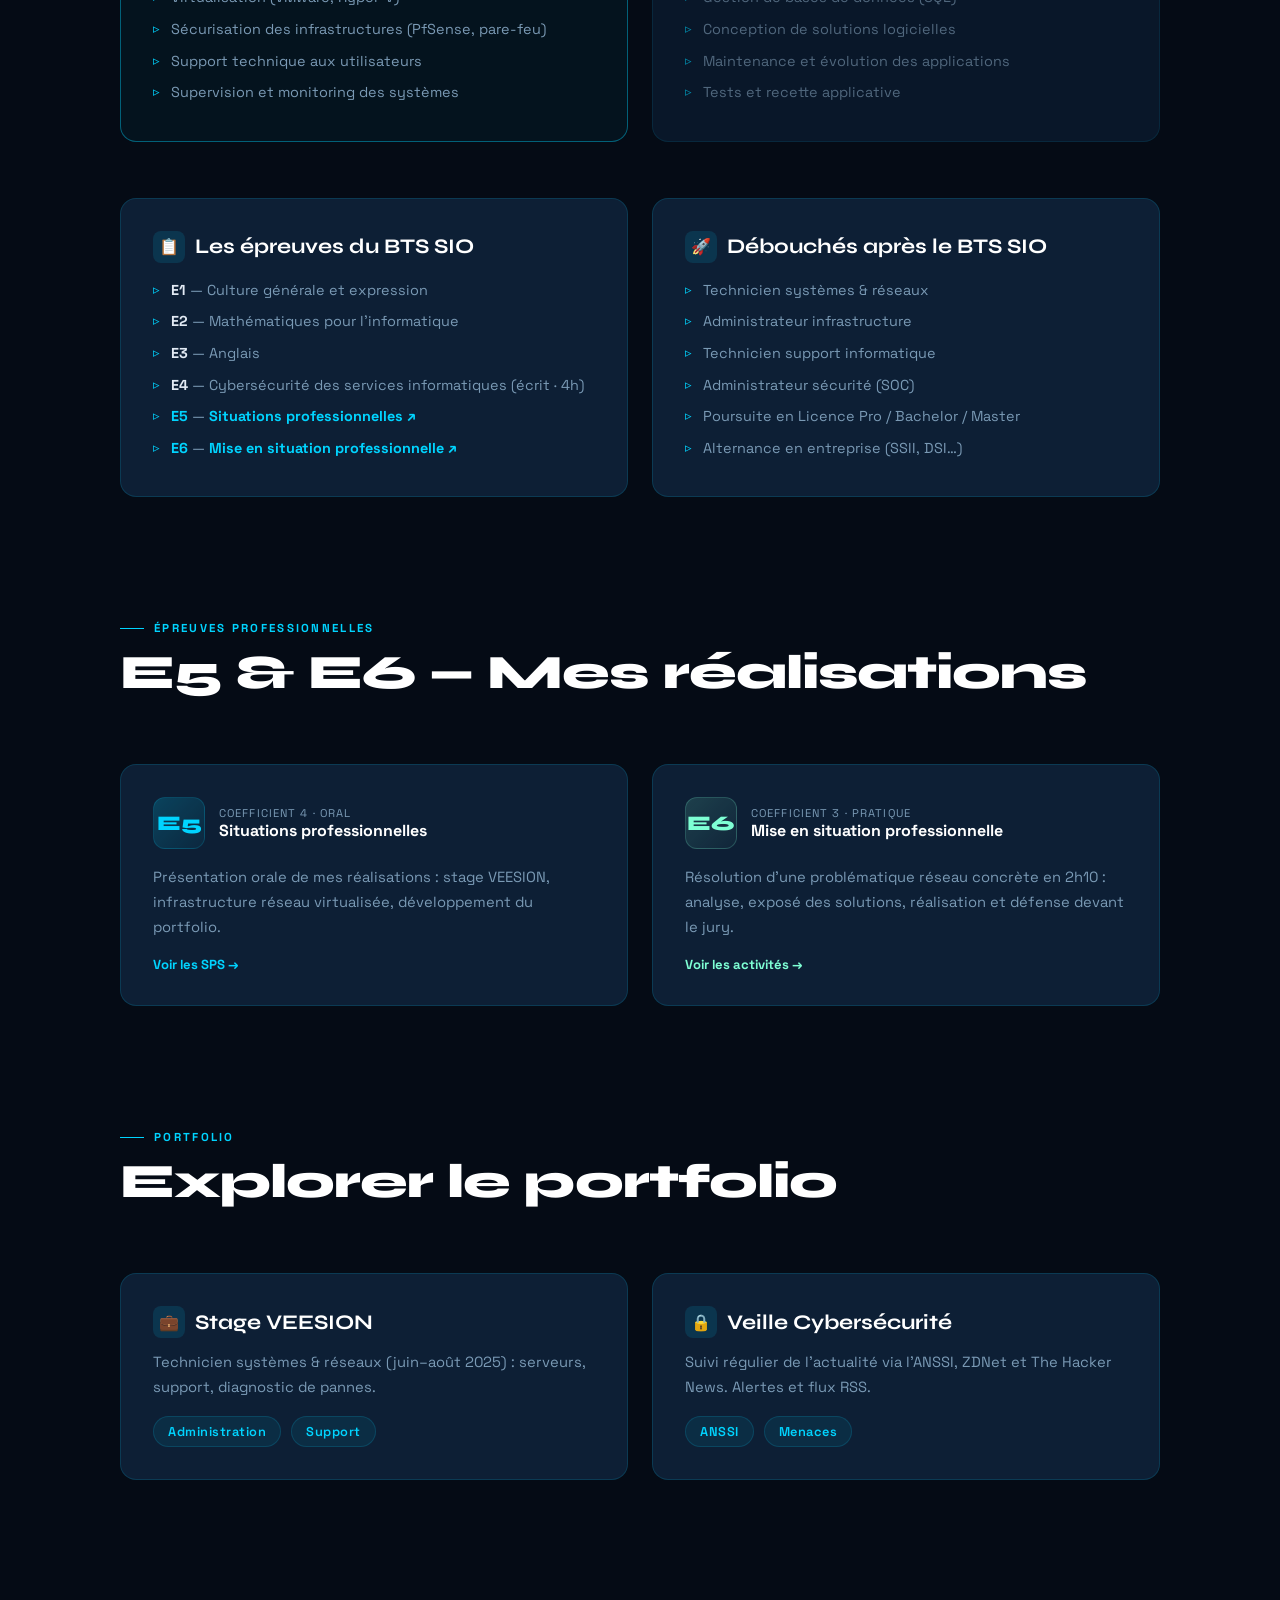
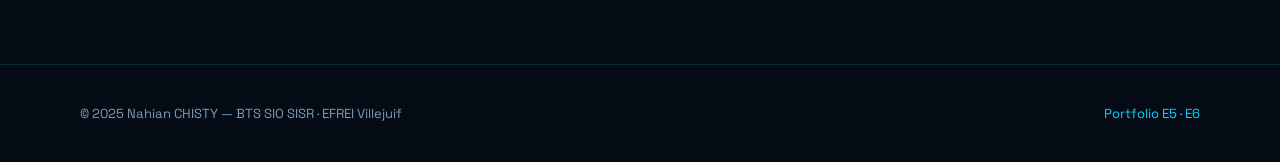
==== commit dece7750: "index.html" ====
--- a/index.html
+++ b/index.html
@@ -102,7 +102,7 @@
           <li><strong style="color:var(--text);">E1</strong> — Culture générale et expression</li>
           <li><strong style="color:var(--text);">E2</strong> — Mathématiques pour l'informatique</li>
           <li><strong style="color:var(--text);">E3</strong> — Anglais</li>
-          <li><strong style="color:var(--text);">E4</strong> — Support et mise à disposition de services (pratique)</li>
+          <li><strong style="color:var(--text);">E4</strong> — Cybersécurité des services informatiques (écrit · 4h)</li>
           <li><strong style="color:var(--accent);">E5</strong> — <a href="e5.html" style="color:var(--accent);text-decoration:none;font-weight:700;">Situations professionnelles ↗</a></li>
           <li><strong style="color:var(--accent);">E6</strong> — <a href="e6.html" style="color:var(--accent);text-decoration:none;font-weight:700;">Mise en situation professionnelle ↗</a></li>
         </ul>
--- a/style.css
+++ b/style.css
@@ -779,4 +779,4 @@
   .hero-stats { gap: 28px; }
   footer { flex-direction: column; gap: 12px; text-align: center; padding: 30px 24px; }
   .nav-links { display: none; }
-}+}
